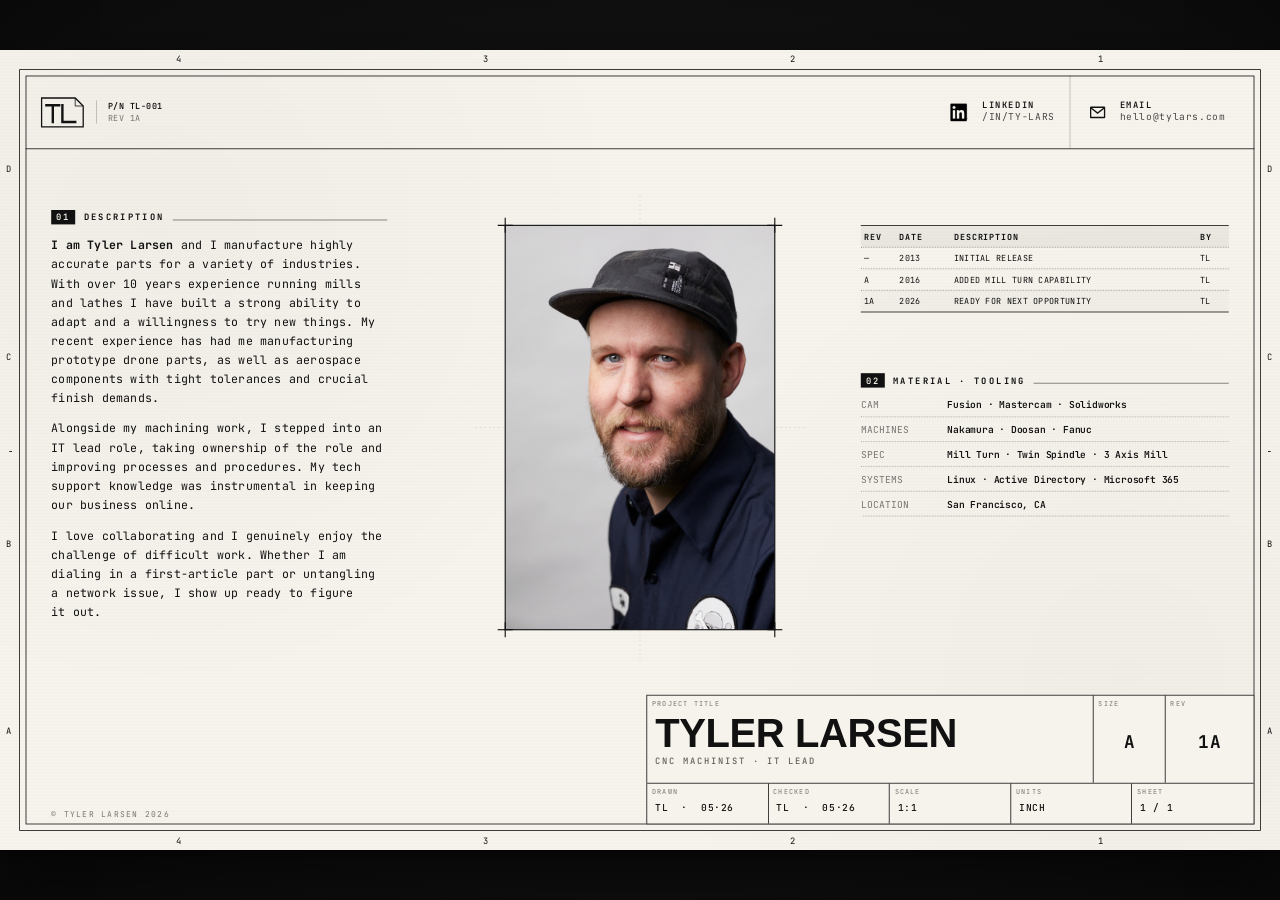
==== index.html @ 45b82fdd "updates to description section" ====
<!doctype html>
<html lang="en">
<head>
  <meta charset="utf-8" />
  <meta name="viewport" content="width=device-width,initial-scale=1" />
  <title>Tyler Larsen</title>
  <link rel="icon" type="image/svg+xml" href="assets/favicon.svg?v=2" />
  <link rel="icon" type="image/png" sizes="16x16" href="assets/favicon.png?v=2">
  <link rel="preconnect" href="https://fonts.googleapis.com" />
  <link rel="preconnect" href="https://fonts.gstatic.com" crossorigin />
  <link href="https://fonts.googleapis.com/css2?family=JetBrains+Mono:wght@400;500;600;700&display=swap" rel="stylesheet" />
  <link rel="stylesheet" href="site.css" />
</head>
<body>
  <div class="app">
    <div class="stage">
      <div class="frame-outer"></div>
      <div class="frame-inner"></div>

      <div class="reg reg-l">-</div>
      <div class="reg reg-r">-</div>

      <div class="grid-labels grid-labels-top">
        <span>4</span><span>3</span><span>2</span><span>1</span>
      </div>
      <div class="grid-labels grid-labels-bottom">
        <span>4</span><span>3</span><span>2</span><span>1</span>
      </div>
      <div class="grid-labels grid-labels-left">
        <span>D</span><span>C</span><span>B</span><span>A</span>
      </div>
      <div class="grid-labels grid-labels-right">
        <span>D</span><span>C</span><span>B</span><span>A</span>
      </div>

      <!-- HEADER -->
      <header class="header">
        <div class="logo">
          <svg viewBox="0 0 56 40" width="56" height="40" aria-label="TL">
            <path d="M2 2 H44 L54 12 V38 H2 Z" fill="none" stroke="currentColor" stroke-width="1.6"></path>
            <line x1="44" y1="2" x2="44" y2="12" stroke="currentColor" stroke-width="1"></line>
            <line x1="44" y1="12" x2="54" y2="12" stroke="currentColor" stroke-width="1"></line>
            <path d="M8 11 H24 M16 11 V32" stroke="currentColor" stroke-width="3" stroke-linecap="square" fill="none"></path>
            <path d="M28 11 V32 H44" stroke="currentColor" stroke-width="3" stroke-linecap="square" fill="none"></path>
          </svg>
          <div class="logo-meta">
            <div class="logo-pn">P/N&nbsp;TL-001</div>
            <div class="logo-rev">REV 1A</div>
          </div>
        </div>

        <div class="social">
          <a href="https://linkedin.com/in/ty-lars" target="_blank" rel="noopener noreferrer" class="social-box">
            <span class="social-glyph">
              <img src="assets/linkedin.png" width="22" height="22" alt="LinkedIn" style="display:block" />
            </span>
            <span class="social-text">
              <span class="social-label">LINKEDIN</span>
              <span class="social-sub">/IN/TY-LARS</span>
            </span>
          </a>
          <a id="email-link" href="#" target="_blank" rel="noopener noreferrer" class="social-box">
            <span class="social-glyph">
              <svg viewBox="0 0 24 24" width="22" height="22" fill="none" stroke="currentColor" stroke-width="1.8" aria-hidden="true">
                <rect x="2.5" y="5" width="19" height="14" rx="0.5"></rect>
                <path d="M3 6 L12 13 L21 6"></path>
              </svg>
            </span>
            <span class="social-text">
              <span class="social-label">EMAIL</span>
              <span id="email-display" class="social-sub"></span>
            </span>
          </a>
        </div>
      </header>

      <!-- DESCRIPTION -->
      <section class="notes">
        <div class="block-head">
          <span class="block-no">01</span>
          <span class="block-title">DESCRIPTION</span>
          <span class="block-rule"></span>
        </div>
        <div class="description">
          <p>
            <b>I am Tyler Larsen</b> and I manufacture highly accurate parts for a variety of industries. With over 10 years experience running mills and lathes I have built a strong ability to adapt and a willingness to try new things. My recent experience has had me manufacturing prototype drone parts, as well as aerospace components with tight tolerances and crucial finish demands.
          </p>
          <p>
            Alongside my machining work, I stepped into an IT lead role, taking ownership of the role and improving processes and procedures. My tech support knowledge was instrumental in keeping our business online. 
          </p>
          <p>
            I love collaborating and I genuinely enjoy the challenge of difficult work. Whether I am dialing in a first-article part or untangling a network issue, I show up ready to figure it out.
          </p>
        </div>
      </section>

      <!-- PORTRAIT -->
      <div class="portrait-wrap">
        <img class="portrait-mobile" src="assets/tyler.jpg" alt="Tyler Larsen" />
        <svg class="portrait-svg" viewBox="0 0 1600 1000" preserveAspectRatio="xMidYMid meet" aria-hidden="true">
          <g stroke="rgba(0,0,0,0.18)" stroke-width="0.8" stroke-dasharray="2 4">
            <line x1="800" y1="160" x2="800" y2="780"></line>
            <line x1="580" y1="470" x2="1020" y2="470"></line>
          </g>
          <defs>
            <clipPath id="portrait-clip">
              <rect x="620" y="200" width="360" height="540"></rect>
            </clipPath>
          </defs>
          <image href="assets/tyler.jpg" x="608" y="180" width="384" height="590"
                 preserveAspectRatio="xMidYMid slice" clip-path="url(#portrait-clip)"></image>
          <rect x="620" y="200" width="360" height="540" fill="none" stroke="#111" stroke-width="1.5"></rect>
          <g stroke="#111" stroke-width="1.5">
            <line x1="610" y1="200" x2="630" y2="200"></line>
            <line x1="620" y1="190" x2="620" y2="210"></line>
            <line x1="970" y1="200" x2="990" y2="200"></line>
            <line x1="980" y1="190" x2="980" y2="210"></line>
            <line x1="610" y1="740" x2="630" y2="740"></line>
            <line x1="620" y1="730" x2="620" y2="750"></line>
            <line x1="970" y1="740" x2="990" y2="740"></line>
            <line x1="980" y1="730" x2="980" y2="750"></line>
          </g>
        </svg>
      </div>

      <!-- REVISION TABLE -->
      <section class="revtable">
        <div class="rev-head">
          <span>REV</span><span>DATE</span><span>DESCRIPTION</span><span>BY</span>
        </div>
        <div class="rev-row">
          <span>—</span><span>2013</span><span>INITIAL RELEASE</span><span>TL</span>
        </div>
        <div class="rev-row">
          <span>A</span><span>2016</span><span>ADDED MILL TURN CAPABILITY</span><span>TL</span>
        </div>
        <div class="rev-row rev-row-current">
          <span>1A</span><span>2026</span><span>READY FOR NEXT OPPORTUNITY</span><span>TL</span>
        </div>
      </section>

      <!-- MATERIAL · TOOLING -->
      <section class="tooling">
        <div class="block-head">
          <span class="block-no">02</span>
          <span class="block-title">MATERIAL · TOOLING</span>
          <span class="block-rule"></span>
        </div>
        <ul class="spec-list">
          <li><span>CAM</span><b>Fusion · Mastercam · Solidworks</b></li>
          <li><span>MACHINES</span><b>Nakamura · Doosan · Fanuc</b></li>
          <li><span>SPEC</span><b>Mill Turn · Twin Spindle · 3 Axis Mill</b></li>
          <li><span>SYSTEMS</span><b>Linux · Active Directory · Microsoft 365</b></li>
          <li><span>LOCATION</span><b>San Francisco, CA</b></li>
        </ul>
      </section>

      <!-- TITLEBLOCK -->
      <section class="titleblock">
        <div class="tb-row tb-row-1">
          <div class="tb-cell tb-project">
            <div class="tb-label">PROJECT TITLE</div>
            <div class="tb-value tb-value-xl">TYLER LARSEN</div>
            <div class="tb-value tb-value-md">CNC MACHINIST · IT LEAD</div>
          </div>
          <div class="tb-cell tb-cell-narrow">
            <div class="tb-label">SIZE</div>
            <div class="tb-value tb-mono-big">A</div>
          </div>
          <div class="tb-cell tb-cell-narrow">
            <div class="tb-label">REV</div>
            <div class="tb-value tb-mono-big">1A</div>
          </div>
        </div>
        <div class="tb-row tb-row-2">
          <div class="tb-cell">
            <div class="tb-label">DRAWN</div>
            <div class="tb-value tb-value-sm">TL &nbsp;·&nbsp; 05·26</div>
          </div>
          <div class="tb-cell">
            <div class="tb-label">CHECKED</div>
            <div class="tb-value tb-value-sm">TL &nbsp;·&nbsp; 05·26</div>
          </div>
          <div class="tb-cell">
            <div class="tb-label">SCALE</div>
            <div class="tb-value tb-value-sm">1:1</div>
          </div>
          <div class="tb-cell">
            <div class="tb-label">UNITS</div>
            <div class="tb-value tb-value-sm">INCH</div>
          </div>
          <div class="tb-cell">
            <div class="tb-label">SHEET</div>
            <div class="tb-value tb-value-sm">1 / 1</div>
          </div>
        </div>
      </section>

      <!-- MOBILE FOOTER -->
      <footer class="footer-mobile">
        <div class="fm-top">
          <div class="fm-label">PROJECT TITLE</div>
          <div class="fm-name">TYLER LARSEN</div>
          <div class="fm-subtitle">CNC MACHINIST · IT LEAD</div>
        </div>
        <a id="email-link-mobile" href="#" class="fm-email">
          <span class="fm-email-label">EMAIL</span>
          <span id="email-display-mobile" class="fm-email-value"></span>
        </a>
        <div class="fm-copy">© TYLER LARSEN 2026</div>
      </footer>

      <div class="slug">
        <span>© TYLER LARSEN 2026</span>
      </div>
    </div>
  </div>

  <script src="scale.js"></script>
</body>
</html>
---- site.css ----
/* ─── Page reset ─────────────────────────────────────────────── */
:root {
  --paper: #f6f3ec;
  --ink: #111111;
  --ink-soft: #444;
  --accent: #c8392e;
}
* { box-sizing: border-box; }
html, body { margin: 0; padding: 0; height: 100%; }
body {
  background: #0a0a0a;
  font-family: "Helvetica Neue", "Helvetica", Arial, sans-serif;
  color: var(--ink);
  -webkit-font-smoothing: antialiased;
  overflow: hidden;
}
a { color: inherit; text-decoration: none; }

/* ─── Stage scaling — fixed 1600×1000, scaled to viewport ────── */
.app {
  position: fixed; inset: 0;
  display: flex; align-items: center; justify-content: center;
  background: radial-gradient(ellipse at center, #1a1a1a 0%, #0a0a0a 100%);
}
.stage {
  position: absolute;
  top: 50%; left: 50%;
  width: 1600px; height: 1000px;
  background: var(--paper);
  color: var(--ink);
  transform: translate(-50%, -50%);
  transform-origin: center center;
  background-image:
    radial-gradient(circle at 12% 22%, rgba(0,0,0,0.025) 0, transparent 38%),
    radial-gradient(circle at 88% 78%, rgba(0,0,0,0.025) 0, transparent 38%),
    repeating-linear-gradient(0deg, rgba(0,0,0,0.012) 0 1px, transparent 1px 4px);
  box-shadow: 0 40px 80px rgba(0,0,0,0.6), 0 4px 12px rgba(0,0,0,0.4);
  overflow: hidden;
}

/* ─── Drawing frame ──────────────────────────────────────────── */
.frame-outer {
  position: absolute;
  top: 24px; left: 24px; right: 24px; bottom: 24px;
  border: 1px solid var(--ink);
  pointer-events: none;
}
.frame-inner {
  position: absolute;
  top: 32px; left: 32px; right: 32px; bottom: 32px;
  border: 1.5px solid var(--ink);
  pointer-events: none;
}

.reg {
  position: absolute;
  top: 50%; transform: translateY(-50%);
  font-size: 14px;
  color: var(--ink);
  line-height: 1;
}
.reg-l { left: 11px; }
.reg-r { right: 11px; }

.grid-labels {
  position: absolute;
  display: flex;
  justify-content: space-around;
  font-family: "JetBrains Mono", monospace;
  font-size: 11px;
  color: var(--ink);
  letter-spacing: 0.1em;
  pointer-events: none;
}
.grid-labels-top    { top: 4px; left: 32px; right: 32px; }
.grid-labels-bottom { bottom: 4px; left: 32px; right: 32px; }
.grid-labels-left {
  top: 32px; bottom: 32px;
  left: 8px;
  flex-direction: column;
  align-items: center;
}
.grid-labels-right {
  top: 32px; bottom: 32px;
  right: 8px;
  flex-direction: column;
  align-items: center;
}

/* ─── Header ─────────────────────────────────────────────────── */
.header {
  position: absolute;
  top: 32px; left: 32px; right: 32px;
  height: 92px;
  display: flex;
  align-items: stretch;
  justify-content: space-between;
  border-bottom: 1.5px solid var(--ink);
  padding: 0 18px;
}
.logo {
  display: flex; align-items: center; gap: 14px;
  color: var(--ink);
}
.logo svg { display: block; }
.logo-meta {
  font-family: "JetBrains Mono", monospace;
  font-size: 10.5px;
  letter-spacing: 0.08em;
  line-height: 1.35;
  border-left: 1px solid rgba(0,0,0,0.25);
  padding-left: 14px;
}
.logo-pn { font-weight: 600; }
.logo-rev { opacity: 0.55; }

.social { display: flex; align-items: stretch; gap: 0; }
.social-box {
  display: flex; align-items: center; gap: 12px;
  padding: 0 18px;
  border-left: 1px solid rgba(0,0,0,0.25);
  color: var(--ink);
  cursor: pointer;
  transition: background 0.15s;
}
.social-box:first-child { border-left: none; }
.social-box:hover { background: rgba(0,0,0,0.05); }
.social-glyph {
  display: grid; place-items: center;
  width: 32px; height: 32px;
}
.social-text {
  display: flex; flex-direction: column;
  line-height: 1.25;
  font-family: "JetBrains Mono", monospace;
  letter-spacing: 0.08em;
}
.social-label { font-size: 11px; font-weight: 600; }
.social-sub { font-size: 12px; opacity: 0.75; }

/* ─── Portrait ───────────────────────────────────────────────── */
.portrait-wrap {
  position: absolute;
  inset: 32px 32px 32px 32px;
  pointer-events: none;
  z-index: 2;
}
.portrait-svg {
  position: absolute;
  inset: 0;
  width: 100%; height: 100%;
}

/* ─── Description — left column ──────────────────────────────── */
.notes {
  position: absolute;
  top: 200px;
  left: 64px;
  width: 420px;
  z-index: 4;
}
.description {
  font-family: "JetBrains Mono", monospace;
  font-size: 14.5px;
  line-height: 1.65;
  color: var(--ink);
}
.description p { margin: 0 0 14px 0; text-wrap: pretty; }

.tooling {
  position: absolute;
  top: 404px;
  right: 64px;
  width: 460px;
  z-index: 4;
}
.block-head {
  display: flex;
  align-items: baseline;
  gap: 10px;
  font-family: "JetBrains Mono", monospace;
  font-size: 11px;
  letter-spacing: 0.2em;
  margin-bottom: 14px;
}
.block-no {
  font-weight: 600;
  background: var(--ink);
  color: var(--paper);
  padding: 2px 6px;
}
.block-title { font-weight: 700; color: var(--ink); }
.block-rule {
  flex: 1; height: 1px;
  background: var(--ink);
  opacity: 0.6;
  margin-bottom: 3px;
}

.spec-list {
  list-style: none; margin: 0; padding: 0;
  display: grid; gap: 8px;
  font-family: "JetBrains Mono", monospace;
  font-size: 12px;
  letter-spacing: 0.04em;
}
.spec-list li {
  display: grid;
  grid-template-columns: 100px 1fr;
  gap: 8px;
  align-items: baseline;
  padding-bottom: 6px;
  border-bottom: 1px dotted rgba(0,0,0,0.3);
}
.spec-list span { opacity: 0.55; }
.spec-list b { font-weight: 600; letter-spacing: 0.02em; }

/* ─── Revision table ─────────────────────────────────────────── */
.revtable {
  position: absolute;
  top: 219px;
  right: 64px;
  width: 460px;
  font-family: "JetBrains Mono", monospace;
  font-size: 10.5px;
  letter-spacing: 0.06em;
  z-index: 4;
  border-top: 1.2px solid var(--ink);
  border-bottom: 1.2px solid var(--ink);
}
.rev-head, .rev-row {
  display: grid;
  grid-template-columns: 36px 60px 1fr 32px;
  gap: 8px;
  padding: 6px 4px;
  border-bottom: 1px dotted rgba(0,0,0,0.4);
}
.rev-row:last-child { border-bottom: none; }
.rev-head {
  background: rgba(0,0,0,0.05);
  font-weight: 700;
  letter-spacing: 0.14em;
}
.rev-row-current { background: rgba(0,0,0,0.02); }

/* ─── Titleblock ─────────────────────────────────────────────── */
.titleblock {
  position: absolute;
  right: 32px;
  bottom: 32px;
  width: 760px;
  border: 1.5px solid var(--ink);
  background: var(--paper);
  z-index: 5;
}
.tb-row { display: grid; border-bottom: 1px solid var(--ink); }
.tb-row:last-child { border-bottom: none; }
.tb-row-1 {
  grid-template-columns: 1fr 90px 110px;
  height: 110px;
}
.tb-row-2 {
  grid-template-columns: repeat(5, 1fr);
  height: 50px;
}
.tb-cell {
  position: relative;
  border-right: 1px solid var(--ink);
  padding: 8px 10px;
  display: flex; flex-direction: column;
  justify-content: center;
  overflow: hidden;
}
.tb-cell:last-child { border-right: none; }

.tb-label {
  position: absolute;
  top: 4px; left: 6px;
  font-family: "JetBrains Mono", monospace;
  font-size: 8.5px;
  letter-spacing: 0.18em;
  opacity: 0.55;
}
.tb-value {
  font-family: "Helvetica Neue", Arial, sans-serif;
  font-weight: 700;
}
.tb-value-xl {
  font-size: 50px;
  font-weight: 900;
  letter-spacing: -0.01em;
  line-height: 1;
  margin-top: 0px;  /* 16px */
}
.tb-value-md {
  font-family: "JetBrains Mono", monospace;
  font-size: 11px;
  font-weight: 500;
  letter-spacing: 0.16em;
  opacity: 0.65;
  margin-top: 2px;
}
.tb-value-sm {
  font-family: "JetBrains Mono", monospace;
  font-weight: 500;
  font-size: 12px;
  letter-spacing: 0.1em;
  margin-top: 10px;
}
.tb-mono-big {
  font-family: "JetBrains Mono", monospace;
  font-weight: 700;
  font-size: 22px;
  letter-spacing: 0.04em;
  text-align: center;
  margin-top: 6px;
}
.tb-project { padding-right: 14px; }

/* ─── Bottom slug ────────────────────────────────────────────── */
.slug {
  position: absolute;
  left: 64px;
  bottom: 38px;
  display: flex; gap: 14px;
  align-items: center;
  font-family: "JetBrains Mono", monospace;
  font-size: 10px;
  letter-spacing: 0.18em;
  opacity: 0.55;
  z-index: 5;
}
.slug-dot { font-size: 6px; opacity: 0.5; }

/* ─── Mobile portrait / footer (hidden on desktop) ───────── */
.portrait-mobile { display: none; }

.footer-mobile {
  display: none;
  border: 1.5px solid var(--ink);
  margin: 20px 20px 36px;
  background: var(--paper);
}
.fm-top {
  padding: 8px 12px 12px;
  border-bottom: 1px solid var(--ink);
}
.fm-label {
  font-family: "JetBrains Mono", monospace;
  font-size: 8.5px;
  letter-spacing: 0.18em;
  opacity: 0.55;
  margin-bottom: 4px;
}
.fm-name {
  font-family: "Helvetica Neue", Arial, sans-serif;
  font-size: 42px;
  font-weight: 900;
  letter-spacing: -0.01em;
  line-height: 1;
}
.fm-subtitle {
  font-family: "JetBrains Mono", monospace;
  font-size: 10px;
  font-weight: 500;
  letter-spacing: 0.16em;
  opacity: 0.65;
  margin-top: 4px;
}
.fm-email {
  display: flex;
  align-items: center;
  gap: 14px;
  padding: 10px 12px;
  border-bottom: 1px solid var(--ink);
  color: var(--ink);
}
.fm-email-label {
  font-family: "JetBrains Mono", monospace;
  font-size: 9px;
  font-weight: 600;
  letter-spacing: 0.18em;
  opacity: 0.55;
}
.fm-email-value {
  font-family: "JetBrains Mono", monospace;
  font-size: 12px;
  letter-spacing: 0.04em;
}
.fm-copy {
  font-family: "JetBrains Mono", monospace;
  font-size: 9px;
  letter-spacing: 0.16em;
  opacity: 0.5;
  padding: 8px 12px;
}

/* ─── Mobile layout ──────────────────────────────────────── */
@media (max-width: 768px) {
  html, body {
    height: auto;
  }
  body {
    overflow: auto;
    background: var(--paper);
  }
  .app {
    position: static;
    display: block;
    background: var(--paper);
  }
  .stage {
    position: static;
    width: 100%;
    height: auto;
    transform: none;
    box-shadow: none;
    overflow: visible;
  }

  .frame-outer,
  .frame-inner,
  .reg,
  .grid-labels,
  .portrait-svg,
  .revtable,
  .titleblock,
  .slug { display: none; }

  .header {
    position: static;
    height: auto;
    flex-direction: column;
    align-items: stretch;
    padding: 0;
  }
  .logo {
    padding: 14px 18px;
    border-bottom: 1px solid rgba(0,0,0,0.2);
  }
  .social-box {
    flex: 1;
    border-left: 1px solid rgba(0,0,0,0.2);
    border-top: 1px solid rgba(0,0,0,0.2);
    padding: 12px 14px;
  }
  .social-box:first-child {
    border-left: none;
  }

  .notes {
    position: static;
    width: auto;
    padding: 24px 20px 0;
  }

  .portrait-wrap {
    position: static;
    pointer-events: auto;
    padding: 20px;
  }
  .portrait-mobile {
    display: block;
    width: 100%;
    max-width: 260px;
    aspect-ratio: 2 / 3;
    object-fit: cover;
    object-position: center top;
    margin: 0 auto;
    border: 1.5px solid var(--ink);
  }

  .tooling {
    position: static;
    width: auto;
    padding: 20px 20px 24px;
  }

  .footer-mobile { display: block; }
}
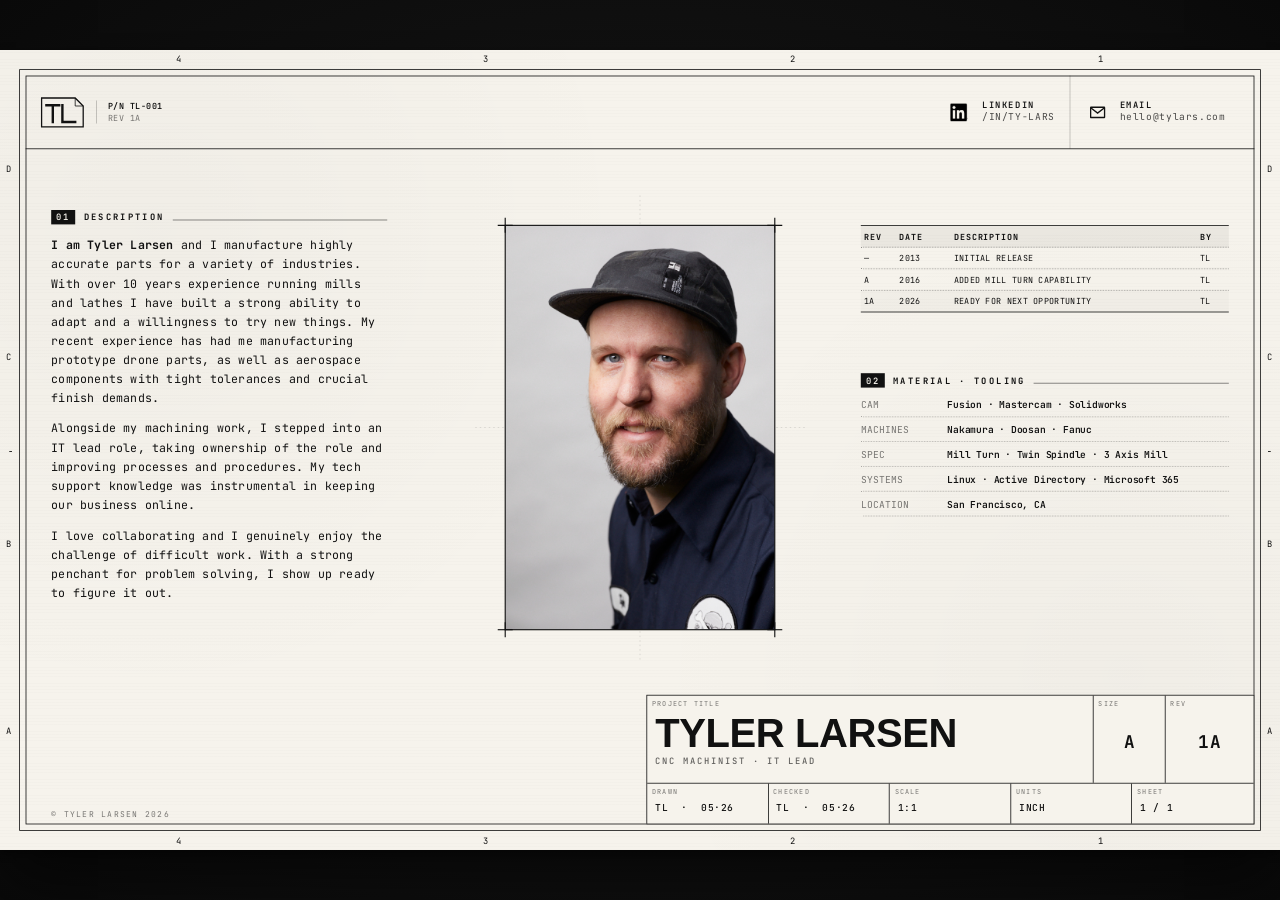
==== commit 57f7adc7: "removed obvious ai wording" ====
--- a/index.html
+++ b/index.html
@@ -4,12 +4,13 @@
   <meta charset="utf-8" />
   <meta name="viewport" content="width=device-width,initial-scale=1" />
   <title>Tyler Larsen</title>
-  <link rel="icon" type="image/svg+xml" href="assets/favicon.svg?v=2" />
-  <link rel="icon" type="image/png" sizes="16x16" href="assets/favicon.png?v=2">
+  <link rel="icon" type="image/svg+xml" href="assets/favicon.svg" />
+  <link rel="icon" type="image/png" sizes="32x32" href="assets/favicon.png?v=2">
   <link rel="preconnect" href="https://fonts.googleapis.com" />
   <link rel="preconnect" href="https://fonts.gstatic.com" crossorigin />
   <link href="https://fonts.googleapis.com/css2?family=JetBrains+Mono:wght@400;500;600;700&display=swap" rel="stylesheet" />
   <link rel="stylesheet" href="site.css" />
+  
 </head>
 <body>
   <div class="app">
@@ -89,7 +90,7 @@
             Alongside my machining work, I stepped into an IT lead role, taking ownership of the role and improving processes and procedures. My tech support knowledge was instrumental in keeping our business online. 
           </p>
           <p>
-            I love collaborating and I genuinely enjoy the challenge of difficult work. Whether I am dialing in a first-article part or untangling a network issue, I show up ready to figure it out.
+            I love collaborating and I genuinely enjoy the challenge of difficult work. With a strong penchant for problem solving, I show up ready to figure it out.
           </p>
         </div>
       </section>
@@ -217,5 +218,7 @@
   </div>
 
   <script src="scale.js"></script>
+  <script data-goatcounter="https://tylars.goatcounter.com/count"
+        async src="//gc.zgo.at/count.js"></script>
 </body>
 </html>
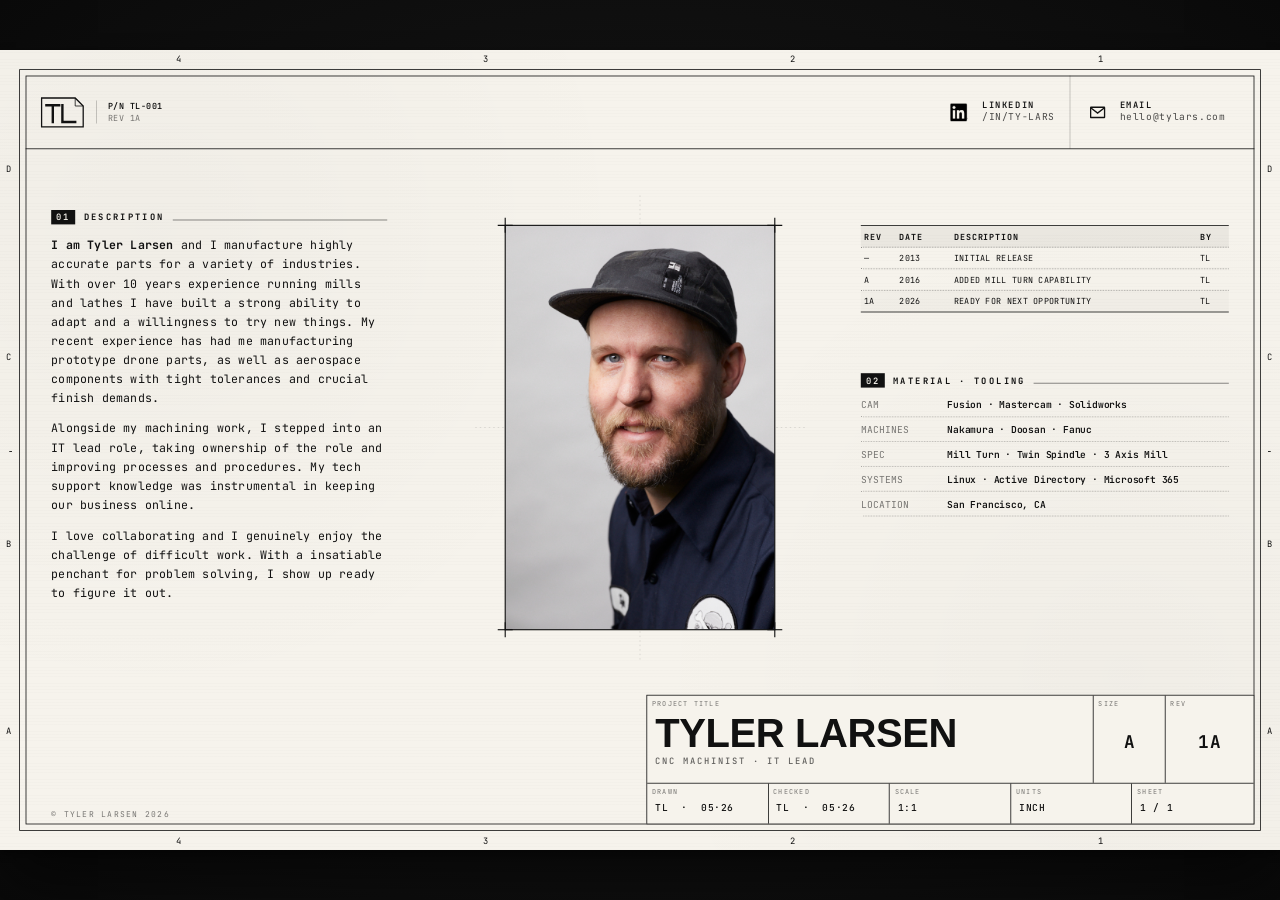
==== commit 583a1fe3: "Update index.html edits" ====
--- a/index.html
+++ b/index.html
@@ -90,7 +90,7 @@
             Alongside my machining work, I stepped into an IT lead role, taking ownership of the role and improving processes and procedures. My tech support knowledge was instrumental in keeping our business online. 
           </p>
           <p>
-            I love collaborating and I genuinely enjoy the challenge of difficult work. With a strong penchant for problem solving, I show up ready to figure it out.
+            I love collaborating and I genuinely enjoy the challenge of difficult work. With a insatiable penchant for problem solving, I show up ready to figure it out.
           </p>
         </div>
       </section>
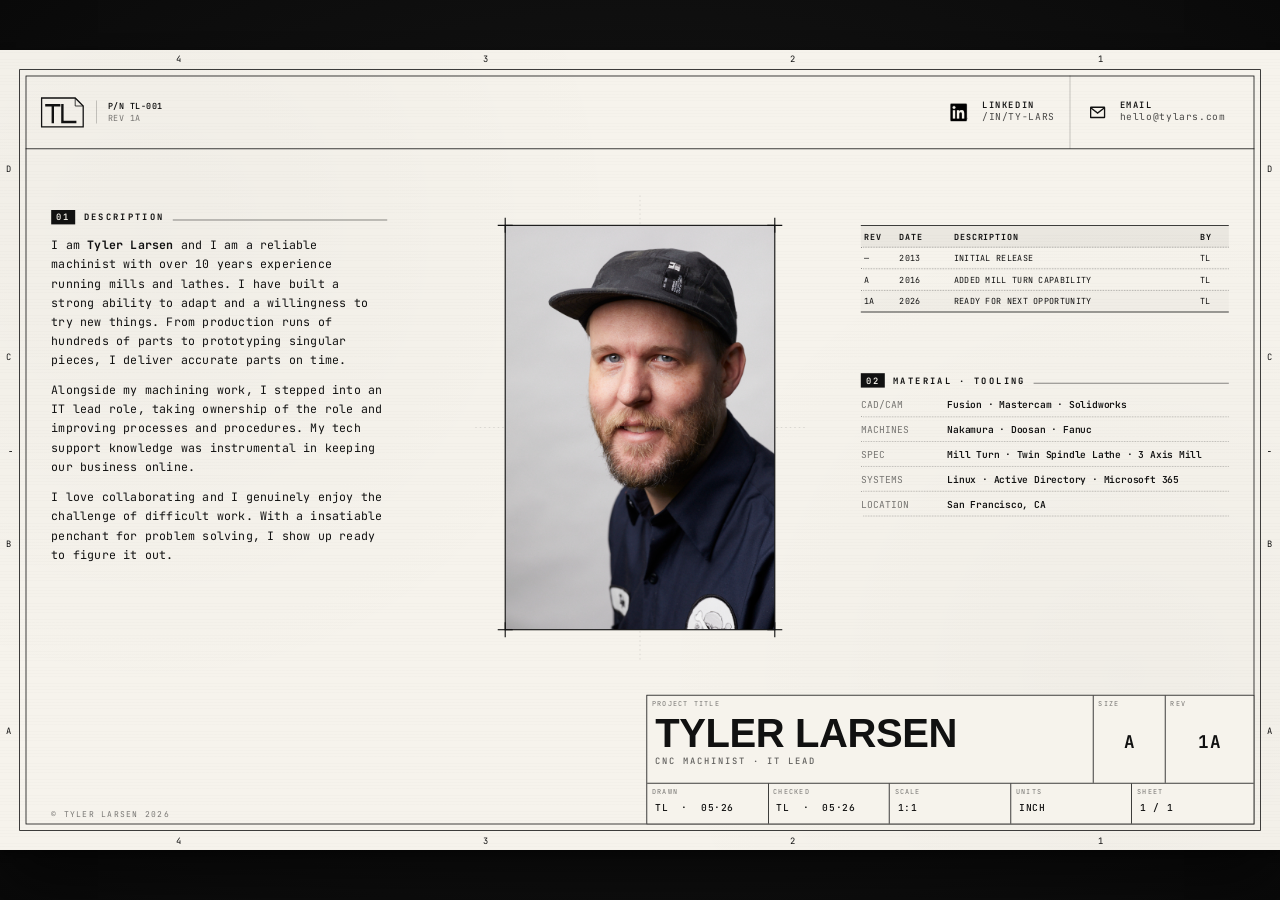
==== commit 716ff7e7: "Update index.html" ====
--- a/index.html
+++ b/index.html
@@ -84,7 +84,7 @@
         </div>
         <div class="description">
           <p>
-            <b>I am Tyler Larsen</b> and I manufacture highly accurate parts for a variety of industries. With over 10 years experience running mills and lathes I have built a strong ability to adapt and a willingness to try new things. My recent experience has had me manufacturing prototype drone parts, as well as aerospace components with tight tolerances and crucial finish demands.
+            I am <b>Tyler Larsen</b> and I am a reliable machinist with over 10 years experience running mills and lathes. I have built a strong ability to adapt and a willingness to try new things. From production runs of hundreds of parts to prototyping singular pieces, I deliver accurate parts on time.
           </p>
           <p>
             Alongside my machining work, I stepped into an IT lead role, taking ownership of the role and improving processes and procedures. My tech support knowledge was instrumental in keeping our business online. 
@@ -148,9 +148,9 @@
           <span class="block-rule"></span>
         </div>
         <ul class="spec-list">
-          <li><span>CAM</span><b>Fusion · Mastercam · Solidworks</b></li>
+          <li><span>CAD/CAM</span><b>Fusion · Mastercam · Solidworks</b></li>
           <li><span>MACHINES</span><b>Nakamura · Doosan · Fanuc</b></li>
-          <li><span>SPEC</span><b>Mill Turn · Twin Spindle · 3 Axis Mill</b></li>
+          <li><span>SPEC</span><b>Mill Turn · Twin Spindle Lathe · 3 Axis Mill</b></li>
           <li><span>SYSTEMS</span><b>Linux · Active Directory · Microsoft 365</b></li>
           <li><span>LOCATION</span><b>San Francisco, CA</b></li>
         </ul>
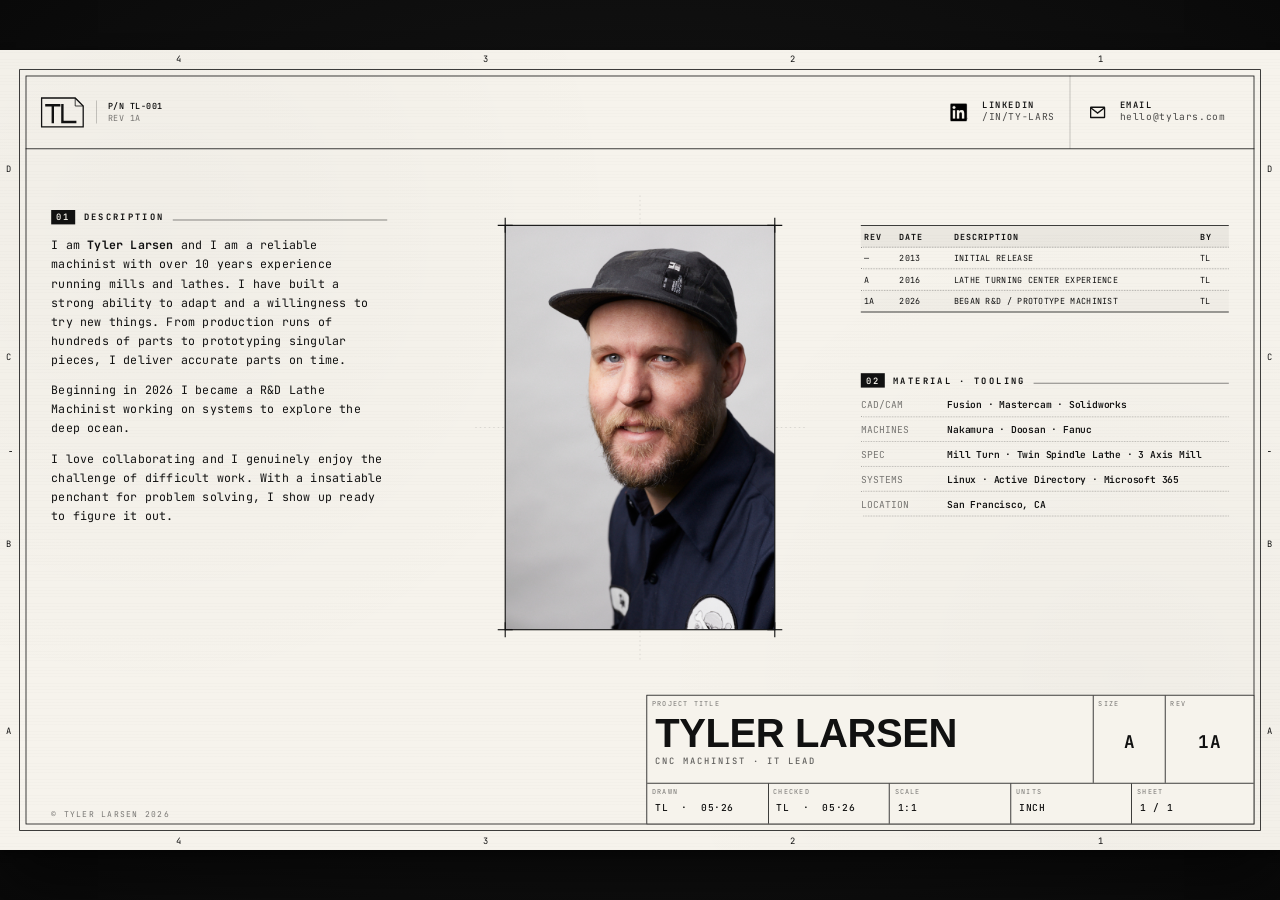
==== commit 947c5969: "bigger font size overall" ====
--- a/index.html
+++ b/index.html
@@ -87,7 +87,7 @@
             I am <b>Tyler Larsen</b> and I am a reliable machinist with over 10 years experience running mills and lathes. I have built a strong ability to adapt and a willingness to try new things. From production runs of hundreds of parts to prototyping singular pieces, I deliver accurate parts on time.
           </p>
           <p>
-            Alongside my machining work, I stepped into an IT lead role, taking ownership of the role and improving processes and procedures. My tech support knowledge was instrumental in keeping our business online. 
+            Beginning in 2026 I became a R&D Lathe Machinist working on systems to explore the deep ocean. 
           </p>
           <p>
             I love collaborating and I genuinely enjoy the challenge of difficult work. With a insatiable penchant for problem solving, I show up ready to figure it out.
@@ -133,10 +133,10 @@
           <span>—</span><span>2013</span><span>INITIAL RELEASE</span><span>TL</span>
         </div>
         <div class="rev-row">
-          <span>A</span><span>2016</span><span>ADDED MILL TURN CAPABILITY</span><span>TL</span>
+          <span>A</span><span>2016</span><span>LATHE TURNING CENTER EXPERIENCE</span><span>TL</span>
         </div>
         <div class="rev-row rev-row-current">
-          <span>1A</span><span>2026</span><span>READY FOR NEXT OPPORTUNITY</span><span>TL</span>
+          <span>1A</span><span>2026</span><span>BEGAN R&D / PROTOTYPE MACHINIST</span><span>TL</span>
         </div>
       </section>
 
